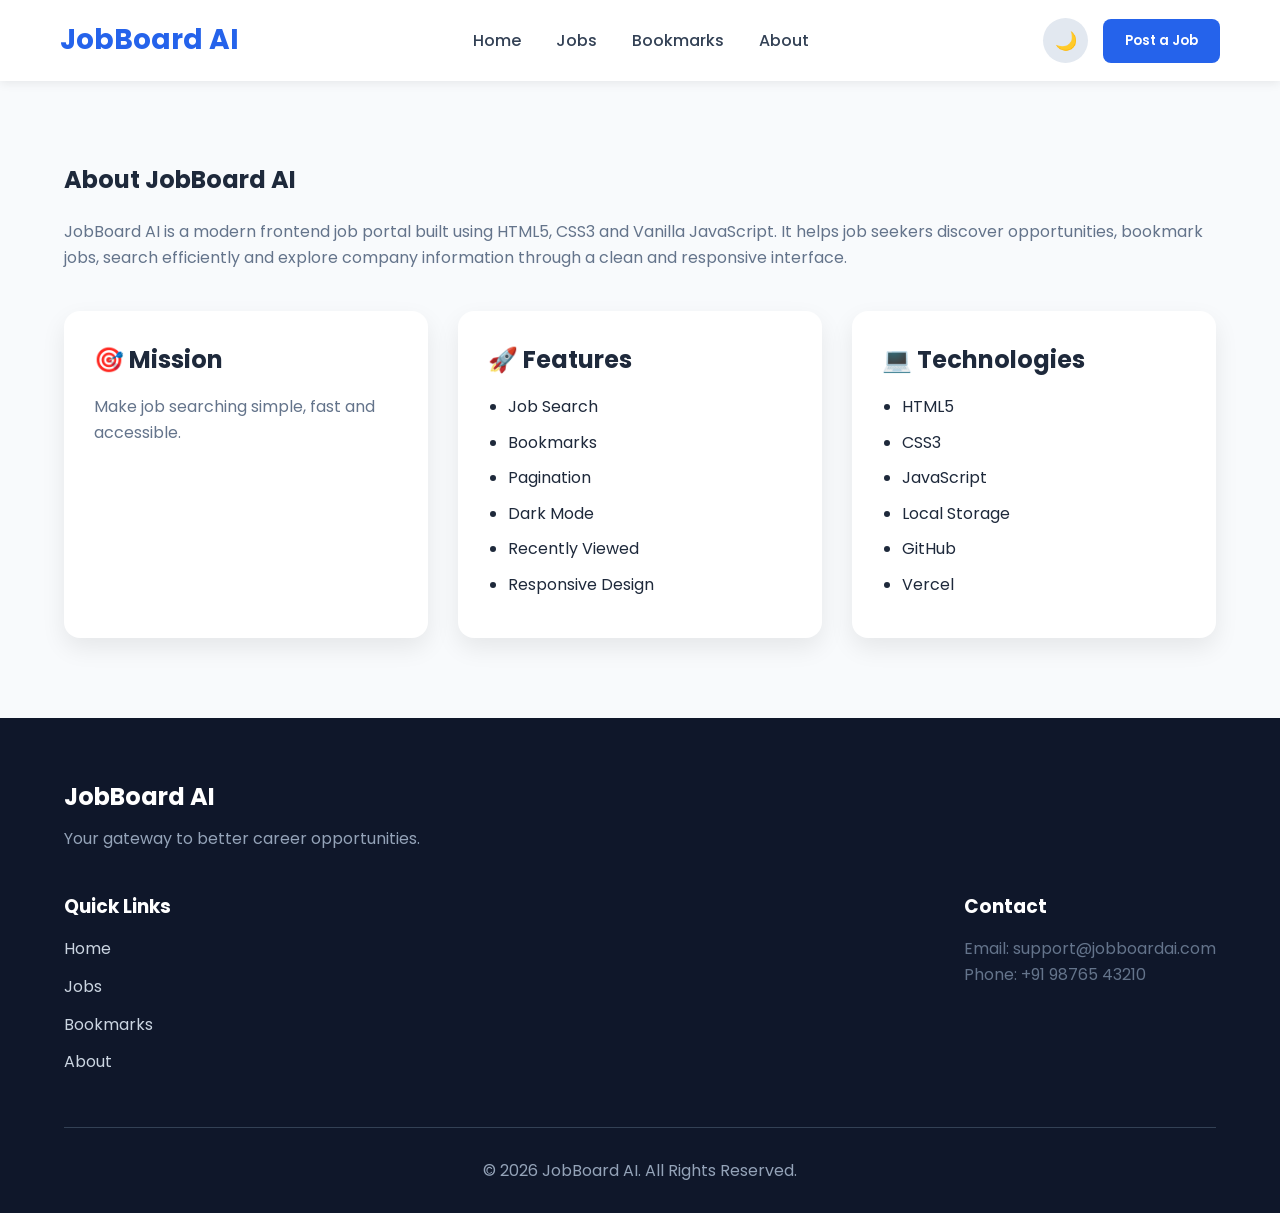
==== about.html @ 139cfe9f "Added  scroll to top button" ====
<!DOCTYPE html>
<html lang="en">
<head>
    <meta charset="UTF-8">
    <meta name="viewport" content="width=device-width, initial-scale=1.0">
    <title>About | JobBoard AI</title>

    <link rel="stylesheet" href="css/style.css">
    <link rel="stylesheet" href="css/responsive.css">
</head>
<body>

<header>
    <nav>
        <div class="logo">
            <h1>JobBoard AI</h1>
        </div>

        <ul>
            <li><a href="index.html">Home</a></li>
            <li><a href="jobs.html">Jobs</a></li>
            <li><a href="bookmarks.html">Bookmarks</a></li>
            <li><a href="about.html">About</a></li>
        </ul>

        <div class="nav-actions">
            <button id="theme-toggle" aria-label="Toggle Dark Mode">🌙</button>
            <button class="post-job-btn">Post a Job</button>
        </div>
    </nav>
</header>

<main>

<section id="about-page">

    <div class="container">

        <h1>About JobBoard AI</h1>

        <p>

            JobBoard AI is a modern frontend job portal built using
            HTML5, CSS3 and Vanilla JavaScript.

            It helps job seekers discover opportunities, bookmark jobs,
            search efficiently and explore company information through
            a clean and responsive interface.

        </p>

        <div class="about-grid">

            <div class="about-card">

                <h2>🎯 Mission</h2>

                <p>

                    Make job searching simple,
                    fast and accessible.

                </p>

            </div>

            <div class="about-card">

                <h2>🚀 Features</h2>

                <ul>

                    <li>Job Search</li>
                    <li>Bookmarks</li>
                    <li>Pagination</li>
                    <li>Dark Mode</li>
                    <li>Recently Viewed</li>
                    <li>Responsive Design</li>

                </ul>

            </div>

            <div class="about-card">

                <h2>💻 Technologies</h2>

                <ul>

                    <li>HTML5</li>
                    <li>CSS3</li>
                    <li>JavaScript</li>
                    <li>Local Storage</li>
                    <li>GitHub</li>
                    <li>Vercel</li>

                </ul>

            </div>

        </div>

    </div>

</section>

</main>

<footer>

    <div class="container">

        <div class="footer-logo">
            <h2>JobBoard AI</h2>
            <p>Your gateway to better career opportunities.</p>
        </div>

        <div class="footer-links">

            <div>

                <h3>Quick Links</h3>

                <ul>
                    <li><a href="index.html">Home</a></li>
                    <li><a href="jobs.html">Jobs</a></li>
                    <li><a href="bookmarks.html">Bookmarks</a></li>
                    <li><a href="about.html">About</a></li>
                </ul>

            </div>

            <div>

                <h3>Contact</h3>

                <p>Email: support@jobboardai.com</p>
                <p>Phone: +91 98765 43210</p>

            </div>

        </div>

        <hr>

        <p>&copy; 2026 JobBoard AI. All Rights Reserved.</p>

    </div>

</footer>

<script src="js/app.js"></script>


<button id="scroll-top-btn" title="Go to top"> ↑ </button>
<div id="toast" class="toast"></div>

</body>
</html>
---- css/style.css ----
@import url('https://fonts.googleapis.com/css2?family=Poppins:wght@300;400;500;600;700;800&display=swap');

/* Reset */

*{
    margin:0;
    padding:0;
    box-sizing:border-box;
}

html{
    scroll-behavior:smooth;
}

body{
    font-family:'Poppins',sans-serif;
    background:#f8fafc;
    color:#1e293b;
    line-height:1.6;
}

img{
    max-width:100%;
    display:block;
}

a{
    text-decoration:none;
    color:inherit;
}

ul{
    list-style:none;
}

button{
    cursor:pointer;
    border:none;
    font-family:inherit;
}

input,
select,
button{
    outline:none;
}

.container{
    width:90%;
    max-width:1200px;
    margin:auto;
}

section{
    padding:80px 0;
}

h1,h2,h3{
    font-weight:700;
}

p{
    color:#64748b;
}
.btn-primary{
    display:inline-block;
    padding:14px 30px;
    background:#2563eb;
    color:white;
    border-radius:10px;
    transition:.3s;
    font-weight:600;
}

.btn-primary:hover{
    background:#1d4ed8;
}

.btn-secondary{
    display:inline-block;
    padding:14px 30px;
    border:2px solid #2563eb;
    color:#2563eb;
    border-radius:10px;
    transition:.3s;
    font-weight:600;
}

.btn-secondary:hover{
    background:#2563eb;
    color:white;
}
/* ===========================
   Navbar
=========================== */

header{
    width:100%;
    background:#ffffff;
    position:sticky;
    top:0;
    z-index:1000;
    box-shadow:0 2px 10px rgba(0,0,0,0.08);
}

nav{
    max-width:1200px;
    margin:auto;
    display:flex;
    justify-content:space-between;
    align-items:center;
    padding:18px 20px;
}

.logo h1{
    font-size:28px;
    color:#2563eb;
    font-weight:700;
}

nav ul{
    display:flex;
    align-items:center;
    gap:35px;
}

nav ul li a{
    font-size:16px;
    font-weight:500;
    color:#334155;
    transition:0.3s;
}

nav ul li a:hover{
    color:#2563eb;
}

.nav-actions{
    display:flex;
    align-items:center;
    gap:15px;
}

#theme-toggle{
    width:45px;
    height:45px;
    border-radius:50%;
    background:#e2e8f0;
    font-size:18px;
    transition:0.3s;
}

#theme-toggle:hover{
    background:#2563eb;
    color:white;
}

.post-job-btn{
    background:#2563eb;
    color:white;
    padding:12px 22px;
    border-radius:8px;
    font-weight:600;
    transition:0.3s;
}

.post-job-btn:hover{
    background:#1d4ed8;
    transform:translateY(-2px);
}

/* ===========================
   Hero Section
=========================== */

#hero{
    background:linear-gradient(135deg,#eff6ff,#ffffff);
    padding:100px 0;
}

#hero{
    display:flex;
    justify-content:center;
}

.hero-content{
    flex:1;
    max-width:600px;
}

.hero-content h1{
    font-size:56px;
    font-weight:700;
    color:#0f172a;
    line-height:1.2;
    margin-bottom:20px;
}

.hero-content p{
    font-size:18px;
    color:#475569;
    margin-bottom:35px;
}

.hero-buttons{
    display:flex;
    gap:20px;
    margin-top:30px;
}

.hero-image{
    flex:1;
    display:flex;
    justify-content:center;
    align-items:center;
}

.hero-image img{
    width:100%;
    max-width:500px;
    animation:float 4s ease-in-out infinite;
}

/* Hero Layout */

#hero{
    display:flex;
    align-items:center;
    justify-content:space-between;
    gap:60px;
    max-width:1200px;
    margin:auto;
}

/* Floating Animation */

@keyframes float{

    0%{
        transform:translateY(0);
    }

    50%{
        transform:translateY(-15px);
    }

    100%{
        transform:translateY(0);
    }

}

/* ===========================
   Search Section
=========================== */

#search{
    background:#ffffff;
    padding:60px 0;
}

.search-container{
    max-width:1100px;
    margin:auto;
    text-align:center;
}

.search-container h2{
    font-size:36px;
    color:#0f172a;
    margin-bottom:35px;
}

.search-form{
    display:flex;
    justify-content:center;
    align-items:center;
    gap:20px;
    flex-wrap:wrap;
}

.search-form input,
.search-form select{
    width:260px;
    padding:16px 18px;
    border:1px solid #cbd5e1;
    border-radius:10px;
    font-size:16px;
    transition:0.3s;
    background:#ffffff;
}

.search-form input:focus,
.search-form select:focus{
    border-color:#2563eb;
    box-shadow:0 0 10px rgba(37,99,235,0.2);
}

.search-form button{
    background:#2563eb;
    color:#ffffff;
    padding:16px 35px;
    border-radius:10px;
    font-size:16px;
    font-weight:600;
    transition:0.3s;
}

.search-form button:hover{
    background:#1d4ed8;
    transform:translateY(-2px);
}

/* ===========================
   Popular Categories
=========================== */

#categories{
    background:#f8fafc;
}

#categories h2{
    text-align:center;
    font-size:36px;
    color:#0f172a;
    margin-bottom:50px;
}

.category-grid{
    display:grid;
    grid-template-columns:repeat(auto-fit,minmax(250px,1fr));
    gap:30px;
}

.category-card{
    background:#ffffff;
    padding:35px 25px;
    border-radius:15px;
    text-align:center;
    box-shadow:0 5px 20px rgba(0,0,0,0.08);
    transition:0.3s;
    cursor:pointer;
}

.category-card:hover{
    transform:translateY(-8px);
    box-shadow:0 15px 30px rgba(37,99,235,0.15);
}

.category-card h3{
    font-size:22px;
    color:#0f172a;
    margin-bottom:12px;
}

.category-card p{
    font-size:16px;
    color:#64748b;
}

/* ===========================
   Featured Jobs
=========================== */

#featured-jobs{
    background:#ffffff;
}

#featured-jobs h2{
    text-align:center;
    font-size:36px;
    margin-bottom:50px;
    color:#0f172a;
}

#featured-job-list{
    display:grid;
    grid-template-columns:repeat(auto-fit,minmax(320px,1fr));
    gap:30px;
}

.job-card{
    background:#ffffff;
    border-radius:15px;
    padding:25px;
    box-shadow:0 8px 20px rgba(0,0,0,0.08);
    transition:0.3s;
}

.job-card:hover{
    transform:translateY(-8px);
    box-shadow:0 15px 35px rgba(37,99,235,0.15);
}

.job-card h3{
    font-size:24px;
    color:#0f172a;
    margin-bottom:12px;
}

.job-card p{
    margin:8px 0;
}

.job-card button{
    margin-top:20px;
    padding:12px 20px;
    background:#2563eb;
    color:#ffffff;
    border-radius:8px;
    transition:0.3s;
}

.job-card button:hover{
    background:#1d4ed8;
}

/* ===========================
   Latest Jobs
=========================== */

#latest-jobs{
    background:#f8fafc;
}

#latest-jobs h2{
    text-align:center;
    font-size:36px;
    margin-bottom:50px;
    color:#0f172a;
}

#latest-job-list{
    display:grid;
    grid-template-columns:repeat(auto-fit,minmax(320px,1fr));
    gap:30px;
}

/* ===========================
   Top Companies
=========================== */

#companies{
    background:#ffffff;
}

#companies h2{
    text-align:center;
    font-size:36px;
    margin-bottom:50px;
}

.company-grid{
    display:grid;
    grid-template-columns:repeat(auto-fit,minmax(220px,1fr));
    gap:30px;
}

.company-card{
    background:#f8fafc;
    padding:30px;
    text-align:center;
    border-radius:15px;
    box-shadow:0 5px 15px rgba(0,0,0,.08);
    transition:.3s;
}

.company-card:hover{
    transform:translateY(-8px);
    background:#2563eb;
    color:#ffffff;
}

.company-card:hover p{
    color:#e2e8f0;
}

.company-card h3{
    margin-bottom:10px;
}

/* ===========================
   Newsletter
=========================== */

#newsletter{
    background:#2563eb;
    color:white;
}

#newsletter .container{
    text-align:center;
}

#newsletter h2{
    font-size:38px;
    margin-bottom:20px;
}

#newsletter p{
    color:#dbeafe;
    margin-bottom:35px;
}

#newsletter form{
    display:flex;
    justify-content:center;
    flex-wrap:wrap;
    gap:20px;
}

#newsletter input{
    width:350px;
    padding:16px;
    border-radius:10px;
    border:none;
    font-size:16px;
}

#newsletter button{
    background:#ffffff;
    color:#2563eb;
    padding:16px 30px;
    border-radius:10px;
    font-weight:600;
    transition:.3s;
}

#newsletter button:hover{
    background:#e2e8f0;
}

/* ===========================
   Footer
=========================== */

footer{
    background:#0f172a;
    color:white;
    padding:60px 0 30px;
}

.footer-logo{
    margin-bottom:40px;
}

.footer-logo p{
    color:#94a3b8;
    margin-top:10px;
}

.footer-links{
    display:flex;
    justify-content:space-between;
    flex-wrap:wrap;
    gap:40px;
    margin-bottom:40px;
}

.footer-links h3{
    margin-bottom:15px;
}

.footer-links ul li{
    margin-bottom:12px;
}

.footer-links a{
    color:#cbd5e1;
    transition:.3s;
}

.footer-links a:hover{
    color:#60a5fa;
}

footer hr{
    border:none;
    height:1px;
    background:#334155;
    margin:30px 0;
}

footer>div>p:last-child{
    text-align:center;
    color:#94a3b8;
}

/* ===========================
   Hover Effects & Animations
=========================== */

button,
.btn-primary,
.btn-secondary,
.category-card,
.company-card,
.job-card,
nav ul li a{
    transition:all .3s ease;
}

button:hover{
    transform:translateY(-2px);
}

.category-card:hover,
.company-card:hover,
.job-card:hover{
    cursor:pointer;
}

html{
    scroll-behavior:smooth;
}

/* ===========================
   Scroll To Top
=========================== */

#scrollTopBtn{
    position:fixed;
    right:30px;
    bottom:30px;
    width:55px;
    height:55px;
    border-radius:50%;
    background:#2563eb;
    color:white;
    font-size:22px;
    display:none;
    justify-content:center;
    align-items:center;
    box-shadow:0 5px 20px rgba(0,0,0,.2);
    z-index:999;
}

#scrollTopBtn:hover{
    background:#1d4ed8;
}

/* ===========================
   Toast Notification
=========================== */

.toast{
    position:fixed;
    top:30px;
    right:30px;
    background:#16a34a;
    color:white;
    padding:15px 25px;
    border-radius:10px;
    box-shadow:0 10px 20px rgba(0,0,0,.2);
    opacity:0;
    visibility:hidden;
    transition:.4s;
    z-index:2000;
}

.toast.show{
    opacity:1;
    visibility:visible;
}

/* ===========================
   Dark Mode
=========================== */

body.dark-mode{
    background:#0f172a;
    color:#f8fafc;
}

body.dark-mode header{
    background:#1e293b;
}

body.dark-mode nav ul li a{
    color:white;
}

body.dark-mode .category-card,
body.dark-mode .company-card,
body.dark-mode .job-card{
    background:#1e293b;
    color:white;
}

body.dark-mode p{
    color:#cbd5e1;
}

body.dark-mode #search,
body.dark-mode #featured-jobs,
body.dark-mode #companies{
    background:#0f172a;
}

body.dark-mode #categories,
body.dark-mode #latest-jobs{
    background:#1e293b;
}

body.dark-mode footer{
    background:#020617;
}

/* ===========================
   Empty Search State
=========================== */

.no-results{

    background:white;
    padding:50px;
    border-radius:15px;
    text-align:center;
    box-shadow:0 5px 20px rgba(0,0,0,.08);

}

.no-results h2{

    color:#64748b;

}

/* ===========================
   Job Actions
=========================== */

.job-actions{
    display:flex;
    justify-content:space-between;
    align-items:center;
    margin-top:20px;
}

.bookmark-btn{
    width:45px;
    height:45px;
    border-radius:50%;
    background:#f1f5f9;
    font-size:20px;
    transition:.3s;
}

.bookmark-btn:hover{
    background:#2563eb;
    color:white;
}

/* ===========================
   Jobs Page
=========================== */

#jobs-page{

    padding:80px 0;

}

.jobs-layout{

    display:grid;
    grid-template-columns:280px 1fr;
    gap:40px;

}

.filter-sidebar{

    background:#ffffff;
    padding:25px;
    border-radius:15px;
    box-shadow:0 5px 20px rgba(0,0,0,.08);
    height:fit-content;

}

.filter-sidebar h2{

    margin-bottom:20px;

}

.filter-sidebar select{

    width:100%;
    margin-bottom:20px;
    padding:14px;
    border:1px solid #cbd5e1;
    border-radius:8px;

}

#all-jobs{

    display:grid;
    grid-template-columns:repeat(auto-fit,minmax(320px,1fr));
    gap:30px;

}

#pagination{

    display:flex;
    justify-content:center;
    gap:10px;
    margin-top:40px;

}

#pagination button{

    width:45px;
    height:45px;
    border-radius:8px;
    background:#2563eb;
    color:white;

}

/* ===========================
   Skill Tags
=========================== */

.skill-tag{

    display:inline-block;
    background:#dbeafe;
    color:#2563eb;
    padding:6px 12px;
    margin:5px 5px 0 0;
    border-radius:20px;
    font-size:14px;
    font-weight:500;

}

/* ===========================
   Pagination
=========================== */

#pagination{

    display:flex;
    justify-content:center;
    flex-wrap:wrap;
    gap:10px;
    margin-top:40px;

}

#pagination button{

    width:45px;
    height:45px;
    border-radius:8px;
    border:none;
    background:#e2e8f0;
    color:#1e293b;
    font-weight:600;
    transition:.3s;

}

#pagination button:hover{

    background:#2563eb;
    color:#ffffff;

}

.active-page{

    background:#2563eb !important;
    color:#ffffff !important;

}

/* ===========================
   Modern Job Card
=========================== */

.job-card{

    background:#ffffff;
    border-radius:16px;
    padding:24px;
    box-shadow:0 10px 25px rgba(0,0,0,.08);
    transition:.3s;

}

.job-card:hover{

    transform:translateY(-8px);

    box-shadow:0 20px 35px rgba(37,99,235,.15);

}

.job-header{

    display:flex;
    justify-content:space-between;
    align-items:flex-start;
    margin-bottom:20px;

}

.company-name{

    color:#64748b;
    margin-top:5px;

}

.job-badges{

    display:flex;
    flex-direction:column;
    gap:8px;

}

.badge{

    padding:6px 12px;
    border-radius:20px;
    font-size:13px;
    font-weight:600;

}

.featured{

    background:#fef3c7;
    color:#b45309;

}

.rating{

    background:#dbeafe;
    color:#2563eb;

}

.job-info{

    display:grid;
    grid-template-columns:repeat(2,1fr);
    gap:12px;
    margin:20px 0;

}

.skills{

    margin:20px 0;

}

.job-footer{

    display:flex;
    justify-content:space-between;
    align-items:center;
    margin-top:20px;

}

/* ===========================
   Job Details
=========================== */

.job-detail-container{

    background:#ffffff;
    padding:40px;
    border-radius:18px;
    box-shadow:0 10px 25px rgba(0,0,0,.08);

}

.job-detail-container h1{

    margin-bottom:10px;

}

.job-detail-container h3{

    color:#2563eb;
    margin-bottom:20px;

}

.job-detail-container h2{

    margin-top:30px;
    margin-bottom:15px;

}

.job-detail-container p{

    margin-bottom:12px;

}

.job-detail-container button{

    margin-top:30px;

}

/* ===========================
   Apply Modal
=========================== */

.modal{

    display:none;
    position:fixed;
    inset:0;
    background:rgba(0,0,0,.55);
    justify-content:center;
    align-items:center;
    z-index:3000;

}

.modal-content{

    width:420px;
    background:#ffffff;
    padding:35px;
    border-radius:16px;
    position:relative;
    box-shadow:0 15px 40px rgba(0,0,0,.25);

}

.close-modal{

    position:absolute;
    right:20px;
    top:15px;
    font-size:28px;
    cursor:pointer;

}

#apply-form{

    display:flex;
    flex-direction:column;
    gap:18px;
    margin-top:25px;

}

#apply-form input{

    padding:14px;
    border:1px solid #cbd5e1;
    border-radius:10px;

}
/* ===========================
   Recently Viewed Jobs
=========================== */

#recently-viewed{

    margin-top:60px;

}

#recently-viewed h2{

    margin-bottom:30px;

}

#recently-viewed-list{

    display:grid;
    grid-template-columns:repeat(auto-fit,minmax(320px,1fr));
    gap:25px;

}

/* ===========================
   Job Detail Actions
=========================== */

.job-detail-actions{

    display:flex;
    gap:20px;
    margin-top:30px;
    flex-wrap:wrap;

}

/* ===========================
   Bookmarks Page
=========================== */

#bookmarks-page{

    padding:80px 0;

}

#bookmarks-page h1{

    margin-bottom:10px;

}

#bookmark-list{

    display:grid;
    grid-template-columns:repeat(auto-fit,minmax(320px,1fr));
    gap:30px;
    margin-top:40px;

}
/* ===========================
   About Page
=========================== */

#about-page{

    padding:80px 0;

}

#about-page h1{

    margin-bottom:20px;

}

.about-grid{

    display:grid;
    grid-template-columns:repeat(auto-fit,minmax(300px,1fr));
    gap:30px;
    margin-top:40px;

}

.about-card{

    background:#ffffff;
    padding:30px;
    border-radius:16px;
    box-shadow:0 10px 25px rgba(0,0,0,.08);

}

.about-card h2{

    margin-bottom:15px;

}

.about-card ul{

    padding-left:20px;
    list-style:disc;

}

.about-card li{

    margin-bottom:10px;

}

/* ===========================
   Scroll To Top
=========================== */

#scroll-top-btn{

    position:fixed;
    right:30px;
    bottom:30px;

    width:55px;
    height:55px;

    border:none;
    border-radius:50%;

    background:#2563eb;
    color:#ffffff;

    font-size:24px;

    cursor:pointer;

    opacity:0;
    visibility:hidden;

    transition:.3s;

    z-index:2000;

}

#scroll-top-btn:hover{

    transform:translateY(-5px);

}

.show-scroll-btn{

    opacity:1 !important;
    visibility:visible !important;

}
---- css/responsive.css ----
/* ===========================
   Tablet
=========================== */

@media(max-width:992px){

    nav{
        flex-direction:column;
        gap:20px;
    }

    #hero{
        flex-direction:column;
        text-align:center;
    }

    .hero-buttons{
        justify-content:center;
    }

    .search-form{
        flex-direction:column;
    }

    .search-form input,
    .search-form select,
    .search-form button{
        width:100%;
    }

}

/* ===========================
   Mobile
=========================== */

@media(max-width:768px){

    .hero-content h1{
        font-size:38px;
    }

    section{
        padding:60px 20px;
    }

    nav ul{
        flex-direction:column;
        gap:18px;
    }

    .footer-links{
        flex-direction:column;
    }

    .company-grid,
    .category-grid,
    #featured-job-list,
    #latest-job-list{
        grid-template-columns:1fr;
    }

}
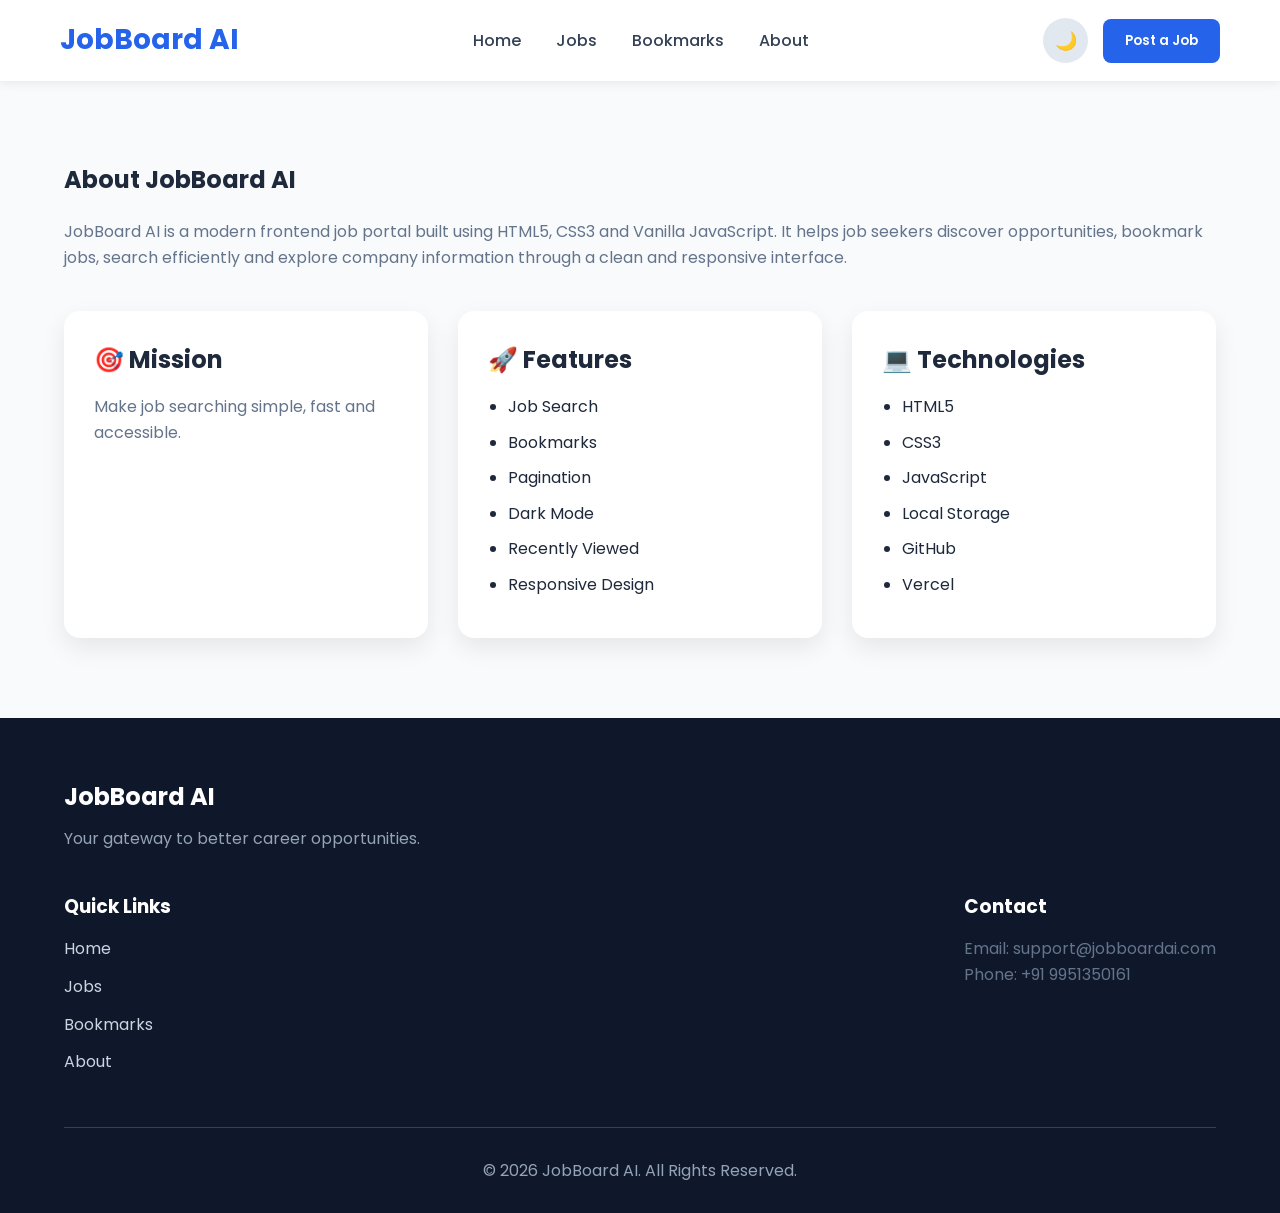
==== commit dc85c2d5: "Final push with small changes" ====
--- a/about.html
+++ b/about.html
@@ -135,7 +135,7 @@
                 <h3>Contact</h3>
 
                 <p>Email: support@jobboardai.com</p>
-                <p>Phone: +91 98765 43210</p>
+                <p>Phone: +91 9951350161</p>
 
             </div>
 
--- a/css/style.css
+++ b/css/style.css
@@ -664,7 +664,7 @@
 }
 
 /* ===========================
-   Dark Mode
+   Professional Dark Mode
 =========================== */
 
 body.dark-mode{
@@ -672,38 +672,207 @@
     color:#f8fafc;
 }
 
+/* Navbar */
+
 body.dark-mode header{
     background:#1e293b;
+    box-shadow:0 2px 15px rgba(0,0,0,0.35);
 }
 
 body.dark-mode nav ul li a{
-    color:white;
-}
-
-body.dark-mode .category-card,
-body.dark-mode .company-card,
-body.dark-mode .job-card{
+    color:#e2e8f0;
+}
+
+body.dark-mode nav ul li a:hover{
+    color:#60a5fa;
+}
+
+/* Hero Section */
+
+body.dark-mode #hero{
+    background:linear-gradient(
+        135deg,
+        #0f172a,
+        #172033,
+        #1e293b
+    );
+}
+
+body.dark-mode .hero-content h1{
+    color:#f8fafc;
+}
+
+body.dark-mode .hero-content p{
+    color:#cbd5e1;
+}
+
+/* Search Section */
+
+body.dark-mode #search{
+    background:#111827;
+}
+
+body.dark-mode .search-container h2{
+    color:#f8fafc;
+}
+
+body.dark-mode .search-form input,
+body.dark-mode .search-form select{
     background:#1e293b;
-    color:white;
-}
-
-body.dark-mode p{
-    color:#cbd5e1;
-}
-
-body.dark-mode #search,
+    color:#f8fafc;
+    border-color:#475569;
+}
+
+body.dark-mode .search-form input::placeholder{
+    color:#94a3b8;
+}
+
+/* Sections */
+
+body.dark-mode #categories,
+body.dark-mode #latest-jobs{
+    background:#111827;
+}
+
 body.dark-mode #featured-jobs,
 body.dark-mode #companies{
     background:#0f172a;
 }
 
-body.dark-mode #categories,
-body.dark-mode #latest-jobs{
+/* Section Headings */
+
+body.dark-mode #categories h2,
+body.dark-mode #featured-jobs h2,
+body.dark-mode #latest-jobs h2,
+body.dark-mode #companies h2{
+    color:#f8fafc;
+}
+
+/* Cards */
+
+body.dark-mode .category-card,
+body.dark-mode .company-card,
+body.dark-mode .job-card,
+body.dark-mode .about-card,
+body.dark-mode .job-detail-container,
+body.dark-mode .filter-sidebar,
+body.dark-mode .no-results{
     background:#1e293b;
-}
+    color:#f8fafc;
+    box-shadow:0 10px 30px rgba(0,0,0,0.25);
+}
+
+/* Card Headings */
+
+body.dark-mode .category-card h3,
+body.dark-mode .company-card h3,
+body.dark-mode .job-card h3,
+body.dark-mode .about-card h2,
+body.dark-mode .job-detail-container h1,
+body.dark-mode .job-detail-container h2{
+    color:#f8fafc;
+}
+
+/* Paragraph Text */
+
+body.dark-mode p{
+    color:#cbd5e1;
+}
+
+body.dark-mode .company-name{
+    color:#94a3b8;
+}
+
+/* Job Cards */
+
+body.dark-mode .job-card:hover{
+    background:#243247;
+    box-shadow:0 20px 40px rgba(0,0,0,0.35);
+}
+
+/* Skill Tags */
+
+body.dark-mode .skill-tag{
+    background:#263b5e;
+    color:#93c5fd;
+}
+
+/* Rating Badge */
+
+body.dark-mode .rating{
+    background:#263b5e;
+    color:#93c5fd;
+}
+
+/* Featured Badge */
+
+body.dark-mode .featured{
+    background:#453817;
+    color:#fcd34d;
+}
+
+/* Bookmark Button */
+
+body.dark-mode .bookmark-btn{
+    background:#334155;
+    color:#f8fafc;
+}
+
+body.dark-mode .bookmark-btn:hover{
+    background:#2563eb;
+}
+
+/* Forms */
+
+body.dark-mode .filter-sidebar select,
+body.dark-mode #apply-form input{
+    background:#0f172a;
+    color:#f8fafc;
+    border-color:#475569;
+}
+
+/* Modal */
+
+body.dark-mode .modal-content{
+    background:#1e293b;
+    color:#f8fafc;
+}
+
+body.dark-mode .modal-content h2{
+    color:#f8fafc;
+}
+
+/* Search Suggestions */
+
+body.dark-mode #search-suggestions{
+    background:#1e293b;
+    color:#f8fafc;
+}
+
+body.dark-mode .suggestion-item:hover{
+    background:#334155;
+}
+
+/* Skeleton Loader */
+
+body.dark-mode .skeleton-card{
+    background:#1e293b;
+}
+
+body.dark-mode .skeleton{
+    background:#334155;
+}
+
+/* Footer */
 
 body.dark-mode footer{
     background:#020617;
+}
+
+/* Empty State */
+
+body.dark-mode .no-results h2{
+    color:#f8fafc;
 }
 
 /* ===========================
@@ -730,25 +899,34 @@
    Job Actions
 =========================== */
 
-.job-actions{
+.bookmark-btn{
+    width:48px;
+    height:48px;
+
     display:flex;
-    justify-content:space-between;
     align-items:center;
-    margin-top:20px;
-}
-
-.bookmark-btn{
-    width:45px;
-    height:45px;
-    border-radius:50%;
-    background:#f1f5f9;
-    font-size:20px;
-    transition:.3s;
+    justify-content:center;
+
+    padding:0;
+
+    background:#eff6ff;
+    color:#2563eb;
+
+    border:1px solid #dbeafe;
+    border-radius:12px;
+
+    font-size:30px;
+    line-height:1;
+
+    cursor:pointer;
+    transition:all .25s ease;
 }
 
 .bookmark-btn:hover{
     background:#2563eb;
-    color:white;
+    color:#ffffff;
+    border-color:#2563eb;
+    transform:translateY(-2px);
 }
 
 /* ===========================
@@ -1228,4 +1406,581 @@
     opacity:1 !important;
     visibility:visible !important;
 
+}
+
+/* ===========================
+   Skeleton Loader
+=========================== */
+
+.skeleton-card{
+
+    background:#ffffff;
+    border-radius:16px;
+    padding:25px;
+    box-shadow:0 10px 25px rgba(0,0,0,.08);
+
+}
+
+.skeleton{
+
+    background:#e2e8f0;
+    border-radius:8px;
+    animation:pulse 1.2s infinite;
+
+}
+
+.skeleton-title{
+
+    width:70%;
+    height:28px;
+    margin-bottom:20px;
+
+}
+
+.skeleton-text{
+
+    width:100%;
+    height:18px;
+    margin-bottom:15px;
+
+}
+
+.skeleton-button{
+
+    width:120px;
+    height:42px;
+    margin-top:25px;
+
+}
+
+@keyframes pulse{
+
+    0%{
+        opacity:.5;
+    }
+
+    50%{
+        opacity:1;
+    }
+
+    100%{
+        opacity:.5;
+    }
+
+}
+
+/* ===========================
+   Search Suggestions
+=========================== */
+
+.jobs-search{
+
+    position:relative;
+
+}
+
+#search-suggestions{
+
+    position:absolute;
+    width:100%;
+    background:#ffffff;
+    border-radius:10px;
+    box-shadow:0 10px 25px rgba(0,0,0,.12);
+    z-index:1000;
+    overflow:hidden;
+
+}
+
+.suggestion-item{
+
+    padding:15px;
+    cursor:pointer;
+    transition:.3s;
+
+}
+
+.suggestion-item:hover{
+
+    background:#eff6ff;
+
+}
+
+/* ===========================
+   Post Job Page
+=========================== */
+
+#post-job-page{
+    padding:80px 0;
+    background:#f8fafc;
+}
+
+.post-job-header{
+    text-align:center;
+    margin-bottom:40px;
+}
+
+.post-job-header h1{
+    font-size:42px;
+    color:#0f172a;
+    margin-bottom:10px;
+}
+
+.post-job-header p{
+    font-size:17px;
+    color:#64748b;
+}
+
+
+/* Form Container */
+
+.post-job-form-container{
+    max-width:800px;
+    margin:auto;
+    background:#ffffff;
+    padding:40px;
+    border-radius:18px;
+    box-shadow:0 10px 35px rgba(15,23,42,.08);
+}
+
+
+/* Form */
+
+#post-job-form{
+    display:flex;
+    flex-direction:column;
+    gap:24px;
+}
+
+.form-row{
+    display:grid;
+    grid-template-columns:repeat(2,1fr);
+    gap:20px;
+}
+
+.form-group{
+    display:flex;
+    flex-direction:column;
+    gap:8px;
+}
+
+.form-group label{
+    font-size:15px;
+    font-weight:600;
+    color:#334155;
+}
+
+.form-group input,
+.form-group select,
+.form-group textarea{
+    width:100%;
+    padding:14px 16px;
+    border:1px solid #cbd5e1;
+    border-radius:10px;
+    background:#ffffff;
+    color:#1e293b;
+    font-family:'Poppins',sans-serif;
+    font-size:15px;
+    transition:.3s;
+}
+
+.form-group textarea{
+    resize:vertical;
+    min-height:150px;
+}
+
+.form-group input:focus,
+.form-group select:focus,
+.form-group textarea:focus{
+    border-color:#2563eb;
+    box-shadow:0 0 0 3px rgba(37,99,235,.12);
+}
+
+.form-group small{
+    color:#64748b;
+    font-size:13px;
+}
+
+.post-submit-btn{
+    align-self:flex-start;
+    margin-top:10px;
+}
+
+
+/* ===========================
+   Post Job Dark Mode
+=========================== */
+
+body.dark-mode #post-job-page{
+    background:#0f172a;
+}
+
+body.dark-mode .post-job-header h1{
+    color:#f8fafc;
+}
+
+body.dark-mode .post-job-header p{
+    color:#94a3b8;
+}
+
+body.dark-mode .post-job-form-container{
+    background:#1e293b;
+    box-shadow:0 15px 40px rgba(0,0,0,.25);
+}
+
+body.dark-mode .form-group label{
+    color:#e2e8f0;
+}
+
+body.dark-mode .form-group input,
+body.dark-mode .form-group select,
+body.dark-mode .form-group textarea{
+    background:#0f172a;
+    color:#f8fafc;
+    border-color:#475569;
+}
+
+body.dark-mode .form-group input::placeholder,
+body.dark-mode .form-group textarea::placeholder{
+    color:#64748b;
+}
+
+body.dark-mode .form-group input:focus,
+body.dark-mode .form-group select:focus,
+body.dark-mode .form-group textarea:focus{
+    border-color:#60a5fa;
+    box-shadow:0 0 0 3px rgba(96,165,250,.15);
+}
+
+body.dark-mode .form-group small{
+    color:#94a3b8;
+}
+
+/* ===========================
+   Delete Posted Job Button
+=========================== */
+
+.delete-job-btn{
+    width:100%;
+    margin-top:18px;
+    padding:11px 16px;
+
+    background:#fff1f2;
+    color:#dc2626;
+
+    border:1px solid #fecaca;
+    border-radius:8px;
+
+    font-size:14px;
+    font-weight:600;
+
+    transition:.25s;
+}
+
+.delete-job-btn:hover{
+    background:#dc2626;
+    color:#ffffff;
+    border-color:#dc2626;
+}
+
+body.dark-mode .delete-job-btn{
+    background:#3f2028;
+    color:#fca5a5;
+    border-color:#7f1d1d;
+}
+
+body.dark-mode .delete-job-btn:hover{
+    background:#dc2626;
+    color:#ffffff;
+}
+
+/* ===========================
+   Company Cards
+=========================== */
+
+.company-card {
+    cursor: pointer;
+    border: 2px solid transparent;
+    background-color: #f8fafc;
+
+    transition:
+        transform 0.25s ease,
+        box-shadow 0.25s ease,
+        border-color 0.25s ease,
+        background-color 0.25s ease;
+}
+
+
+.company-card h3 {
+    color: #0f172a;
+    transition: color 0.25s ease;
+}
+
+
+.company-card:hover {
+    transform: translateY(-6px);
+
+    border-color: #2563eb;
+
+    background-color: #ffffff;
+
+    box-shadow:
+        0 14px 30px rgba(37, 99, 235, 0.15);
+}
+
+
+.company-card:hover h3 {
+    color: #2563eb;
+}
+
+
+.company-card:active {
+    transform: translateY(-2px);
+}
+
+
+.company-card:focus {
+    background-color: #ffffff;
+}
+
+
+.company-card:focus h3 {
+    color: #2563eb;
+}
+
+
+.company-card:focus-visible {
+    outline: 3px solid #2563eb;
+    outline-offset: 4px;
+}
+
+
+/* ===========================
+   Dark Mode Company Cards
+=========================== */
+
+body.dark-mode .company-card {
+    background-color: #1e293b;
+    border-color: transparent;
+}
+
+
+body.dark-mode .company-card h3 {
+    color: #f8fafc;
+}
+
+
+body.dark-mode .company-card:hover {
+    background-color: #263449;
+
+    border-color: #60a5fa;
+
+    box-shadow:
+        0 14px 30px rgba(0, 0, 0, 0.35);
+}
+
+
+body.dark-mode .company-card:hover h3,
+body.dark-mode .company-card:focus h3 {
+    color: #60a5fa;
+}
+
+/* ===========================
+   Professional Jobs Search
+=========================== */
+
+.jobs-search {
+    position: relative;
+    width: 100%;
+    margin: 25px 0 35px;
+}
+
+.jobs-search input {
+    width: 100%;
+    height: 60px;
+    padding: 0 24px;
+    border: 1px solid #d7dfec;
+    border-radius: 14px;
+    background: white;
+    color: #172033;
+    font-size: 17px;
+    font-family: inherit;
+    outline: none;
+    box-sizing: border-box;
+    box-shadow: 0 8px 25px rgba(15, 23, 42, 0.06);
+    transition: border-color 0.3s ease,
+                box-shadow 0.3s ease,
+                transform 0.3s ease;
+}
+
+.jobs-search input::placeholder {
+    color: #7c8799;
+}
+
+.jobs-search input:focus {
+    border-color: #2563eb;
+    box-shadow: 0 0 0 4px rgba(37, 99, 235, 0.12);
+}
+
+
+/* ===========================
+   Search Suggestions
+=========================== */
+
+#search-suggestions {
+    position: absolute;
+    top: 68px;
+    left: 0;
+    width: 100%;
+    background: white;
+    border-radius: 12px;
+    box-shadow: 0 15px 35px rgba(15, 23, 42, 0.15);
+    overflow: hidden;
+    z-index: 100;
+}
+
+.suggestion-item {
+    padding: 15px 20px;
+    cursor: pointer;
+    border-bottom: 1px solid #edf0f5;
+    transition: background 0.2s ease;
+}
+
+.suggestion-item:hover {
+    background: #f4f7ff;
+}
+
+
+/* ===========================
+   No Filter Results
+=========================== */
+
+.no-filter-results {
+    width: 100%;
+    min-height: 420px;
+    padding: 70px 40px;
+    background: white;
+    border: 1px solid #e7ebf2;
+    border-radius: 20px;
+    text-align: center;
+    box-sizing: border-box;
+    box-shadow: 0 10px 35px rgba(15, 23, 42, 0.06);
+}
+
+.no-filter-icon {
+    display: flex;
+    align-items: center;
+    justify-content: center;
+    width: 75px;
+    height: 75px;
+    margin: 0 auto 22px;
+    background: #edf4ff;
+    border-radius: 50%;
+    font-size: 32px;
+}
+
+.no-filter-results h2 {
+    margin-bottom: 12px;
+    color: #172033;
+    font-size: 28px;
+}
+
+.no-filter-results p {
+    max-width: 520px;
+    margin: 0 auto 28px;
+    color: #687386;
+    font-size: 16px;
+    line-height: 1.7;
+}
+
+.clear-filters-btn {
+    padding: 14px 24px;
+    border: none;
+    border-radius: 10px;
+    background: #2563eb;
+    color: white;
+    font-family: inherit;
+    font-size: 16px;
+    font-weight: 600;
+    cursor: pointer;
+    transition: transform 0.2s ease,
+                box-shadow 0.2s ease;
+}
+
+.clear-filters-btn:hover {
+    transform: translateY(-2px);
+    box-shadow: 0 8px 20px rgba(37, 99, 235, 0.25);
+}
+
+/* ===========================
+   Professional Toast Notification
+=========================== */
+
+.toast {
+    position: fixed;
+    top: 100px;
+    right: 30px;
+
+    max-width: 380px;
+    min-width: 300px;
+
+    padding: 18px 24px;
+
+    background: white;
+    color: #1e293b;
+
+    border-left: 5px solid #2563eb;
+    border-radius: 10px;
+
+    box-shadow: 0 12px 35px rgba(0, 0, 0, 0.18);
+
+    font-size: 16px;
+    font-weight: 600;
+    line-height: 1.5;
+
+    z-index: 9999;
+
+    opacity: 0;
+    visibility: hidden;
+
+    transform: translateX(120%);
+
+    transition:
+        transform 0.35s ease,
+        opacity 0.35s ease,
+        visibility 0.35s ease;
+}
+
+
+.toast.show {
+    opacity: 1;
+    visibility: visible;
+    transform: translateX(0);
+}
+
+
+body.dark-mode .toast {
+    background: #1e293b;
+    color: white;
+    box-shadow: 0 12px 35px rgba(0, 0, 0, 0.4);
+}
+
+
+@media (max-width: 600px) {
+
+    .toast {
+        top: 85px;
+        left: 20px;
+        right: 20px;
+
+        min-width: auto;
+        max-width: none;
+
+        transform: translateY(-30px);
+    }
+
+
+    .toast.show {
+        transform: translateY(0);
+    }
+
 }
--- a/css/responsive.css
+++ b/css/responsive.css
@@ -2,30 +2,55 @@
    Tablet
 =========================== */
 
-@media(max-width:992px){
+@media (max-width:992px){
+
+    .container{
+
+        width:92%;
+
+    }
 
     nav{
+
         flex-direction:column;
         gap:20px;
-    }
-
-    #hero{
-        flex-direction:column;
+        align-items:center;
+
+    }
+
+    nav ul{
+
+        flex-wrap:wrap;
+        justify-content:center;
+        gap:20px;
+
+    }
+
+    .hero-content{
+
+        grid-template-columns:1fr;
         text-align:center;
-    }
-
-    .hero-buttons{
-        justify-content:center;
-    }
-
-    .search-form{
-        flex-direction:column;
-    }
-
-    .search-form input,
-    .search-form select,
-    .search-form button{
-        width:100%;
+        gap:40px;
+
+    }
+
+    .jobs-layout{
+
+        grid-template-columns:1fr;
+        gap:30px;
+
+    }
+
+    .filter-sidebar{
+
+        order:2;
+
+    }
+
+    .jobs-content{
+
+        order:1;
+
     }
 
 }
@@ -34,30 +59,183 @@
    Mobile
 =========================== */
 
+@media (max-width:768px){
+
+    html{
+
+        overflow-x:hidden;
+
+    }
+
+    body{
+
+        overflow-x:hidden;
+
+    }
+
+    section{
+
+        padding:60px 0;
+
+    }
+
+    h1{
+
+        font-size:32px;
+
+    }
+
+    h2{
+
+        font-size:26px;
+
+    }
+
+    .hero-buttons{
+
+        flex-direction:column;
+        gap:15px;
+
+    }
+
+    .hero-buttons a,
+    .hero-buttons button{
+
+        width:100%;
+
+    }
+
+    .search-form{
+
+        grid-template-columns:1fr;
+
+    }
+
+    .categories-grid,
+    .companies-grid,
+    .about-grid{
+
+        grid-template-columns:1fr;
+
+    }
+
+    #featured-job-list,
+    #latest-job-list,
+    #bookmark-list,
+    #all-jobs,
+    #recently-viewed-list{
+
+        grid-template-columns:1fr;
+
+    }
+
+    .job-info{
+
+        grid-template-columns:1fr;
+
+    }
+
+    .job-footer{
+
+        flex-direction:column;
+        gap:15px;
+
+    }
+
+    .job-footer button{
+
+        width:100%;
+
+    }
+
+    .job-detail-actions{
+
+        flex-direction:column;
+        gap:15px;
+
+    }
+
+    .job-detail-actions button{
+
+        width:100%;
+
+    }
+
+    .modal-content{
+
+        width:95%;
+        padding:25px;
+
+    }
+
+}
+
+/* ===========================
+   Small Mobile
+=========================== */
+
+@media (max-width:480px){
+
+    .container{
+
+        width:95%;
+
+    }
+
+    nav ul{
+
+        flex-direction:column;
+        gap:15px;
+
+    }
+
+    .logo h1{
+
+        font-size:28px;
+
+    }
+
+    .hero h1{
+
+        font-size:30px;
+
+    }
+
+    .post-job-btn{
+
+        width:100%;
+
+    }
+
+    .filter-sidebar{
+
+        padding:20px;
+
+    }
+
+}
+
 @media(max-width:768px){
 
-    .hero-content h1{
-        font-size:38px;
-    }
-
-    section{
-        padding:60px 20px;
-    }
-
-    nav ul{
-        flex-direction:column;
-        gap:18px;
-    }
-
-    .footer-links{
-        flex-direction:column;
-    }
-
-    .company-grid,
-    .category-grid,
-    #featured-job-list,
-    #latest-job-list{
-        grid-template-columns:1fr;
+    #post-job-page{
+        padding:50px 0;
+    }
+
+    .post-job-header h1{
+        font-size:32px;
+    }
+
+    .post-job-form-container{
+        padding:25px 20px;
+    }
+
+    .form-row{
+        grid-template-columns:1fr;
+    }
+
+    .post-submit-btn{
+        width:100%;
+        text-align:center;
     }
 
 }
